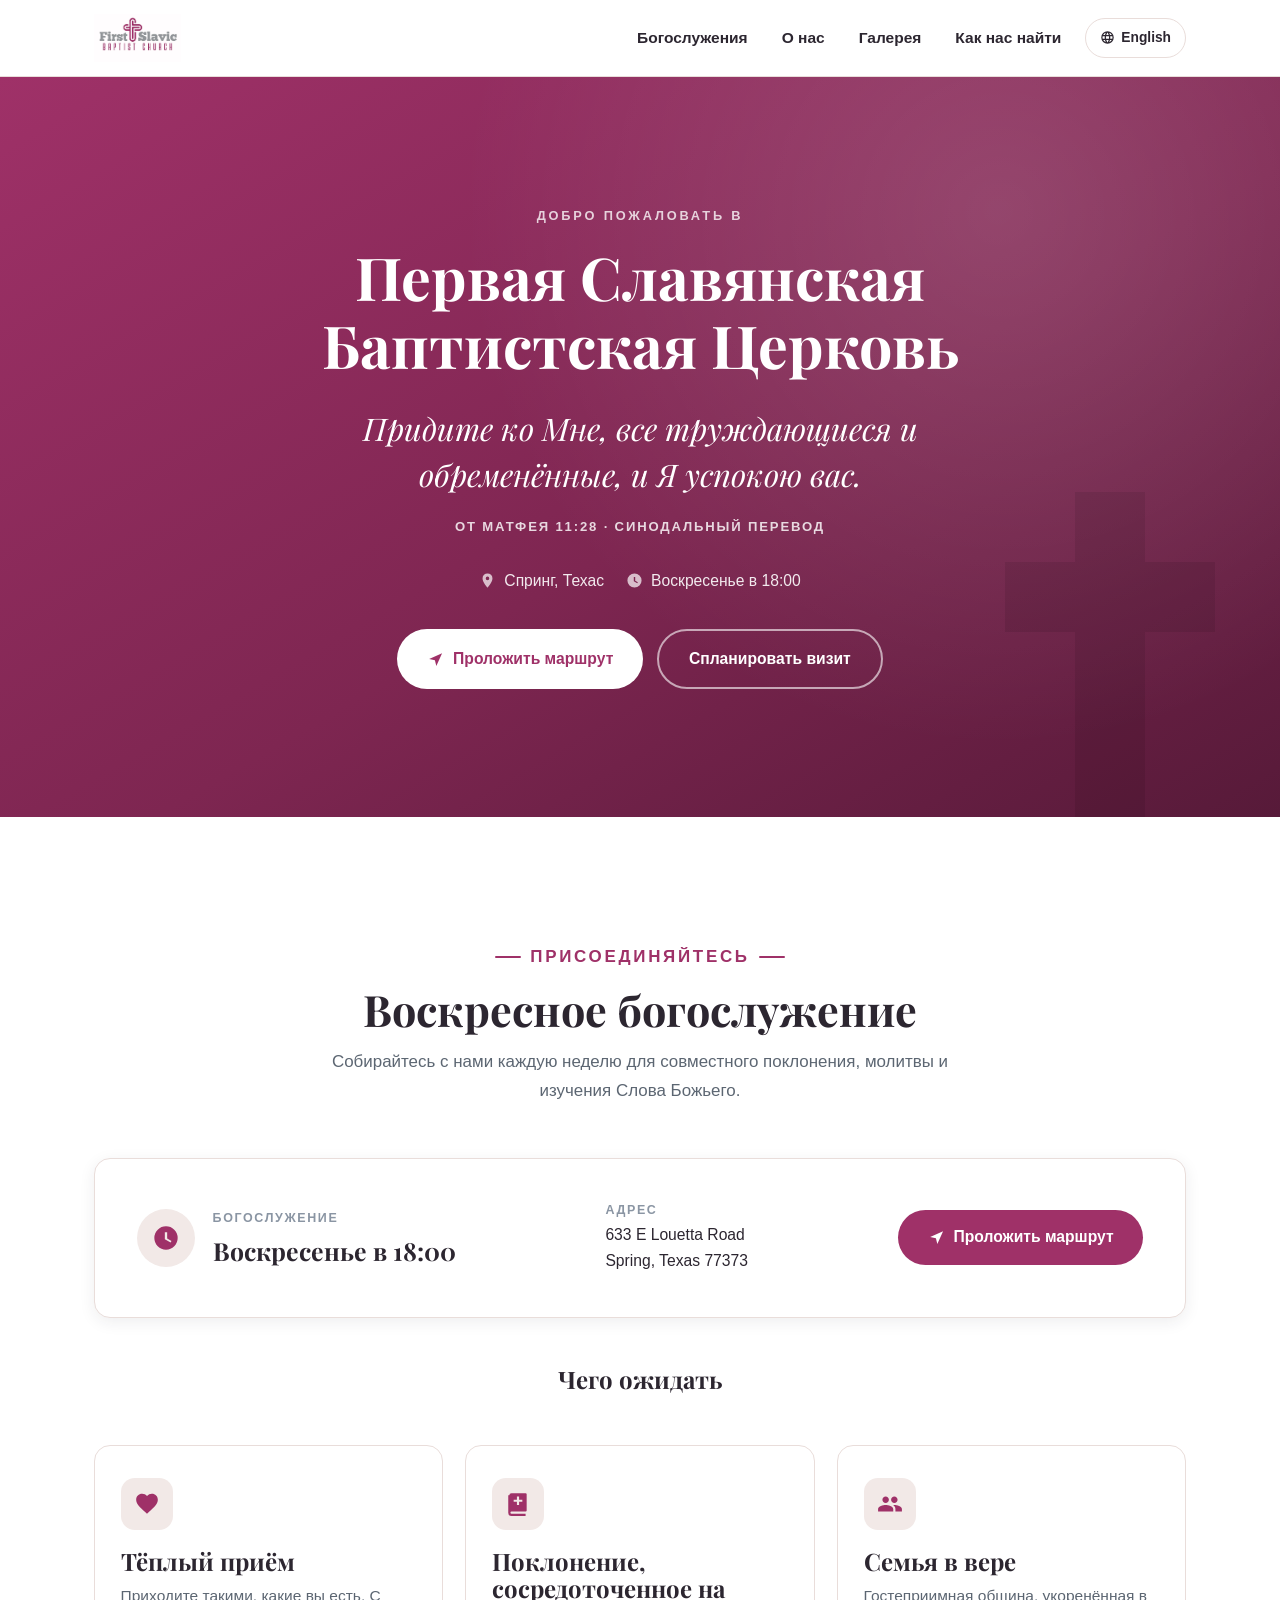
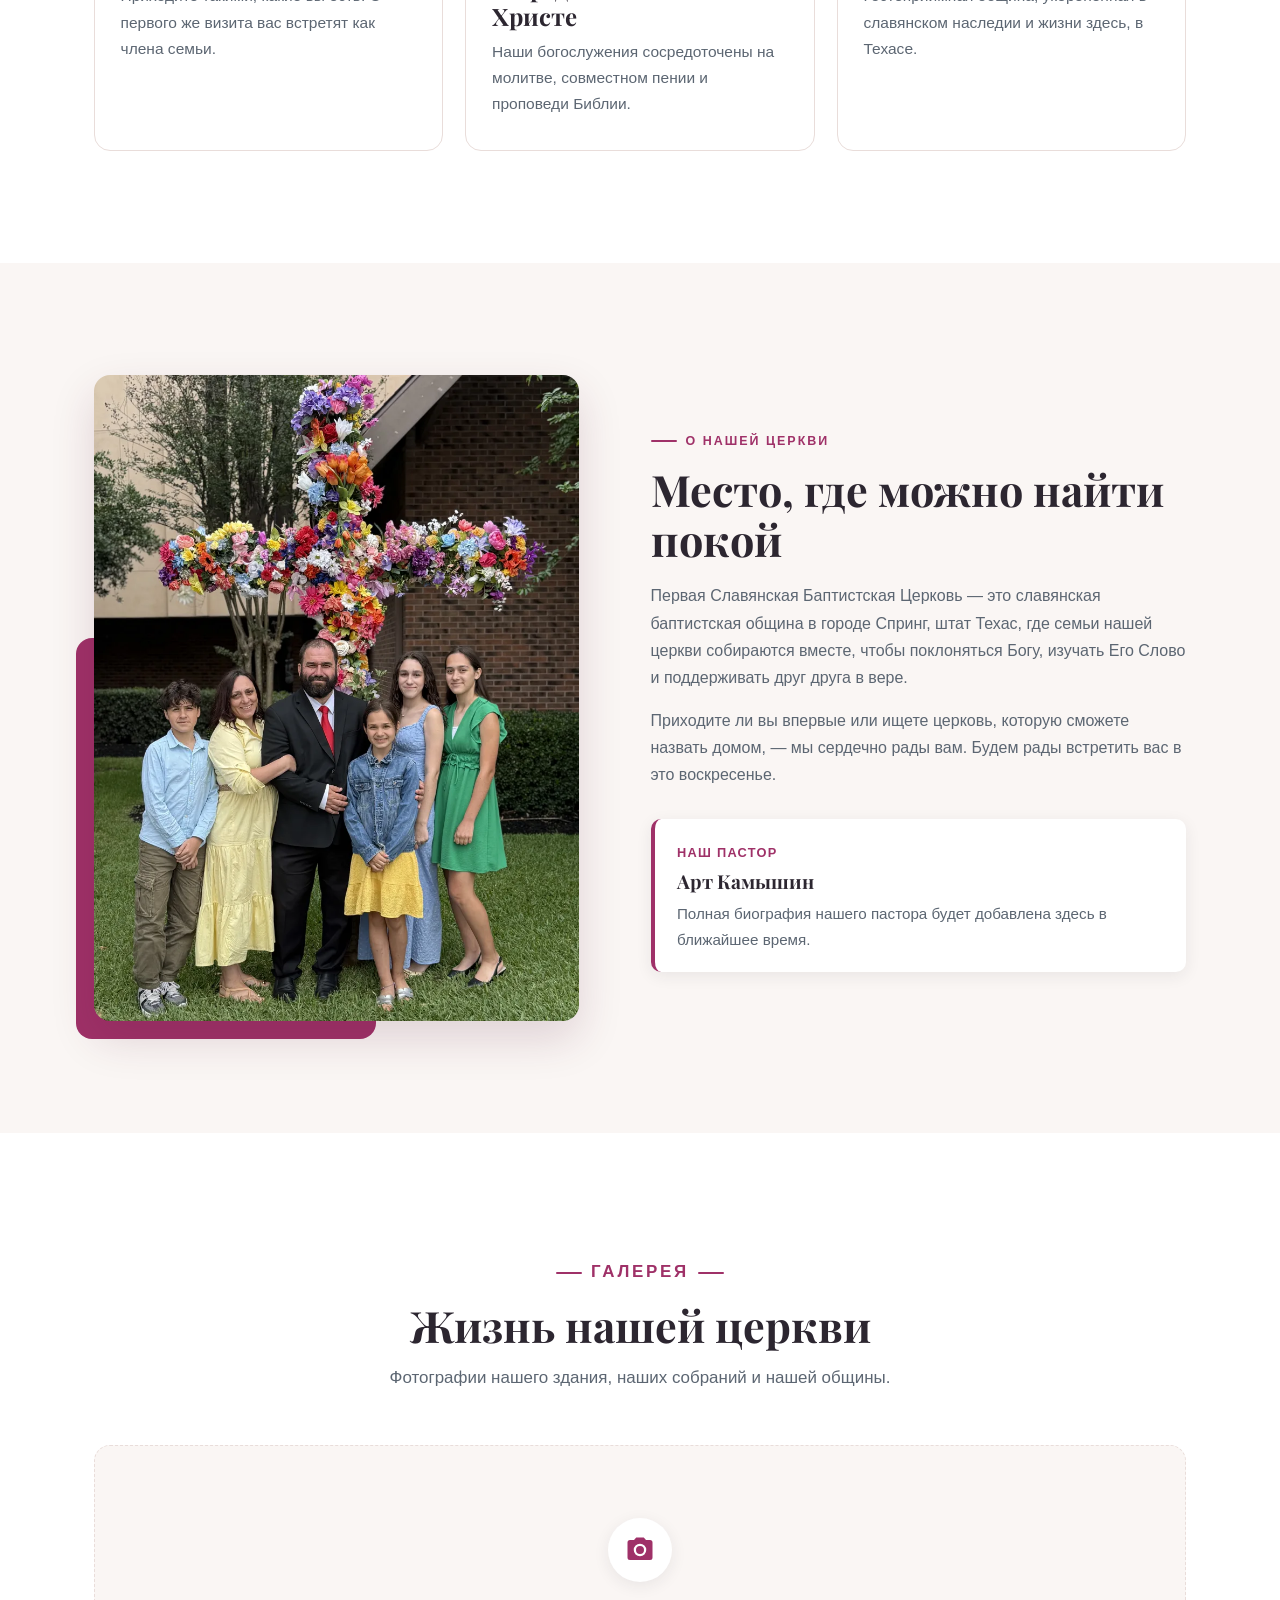
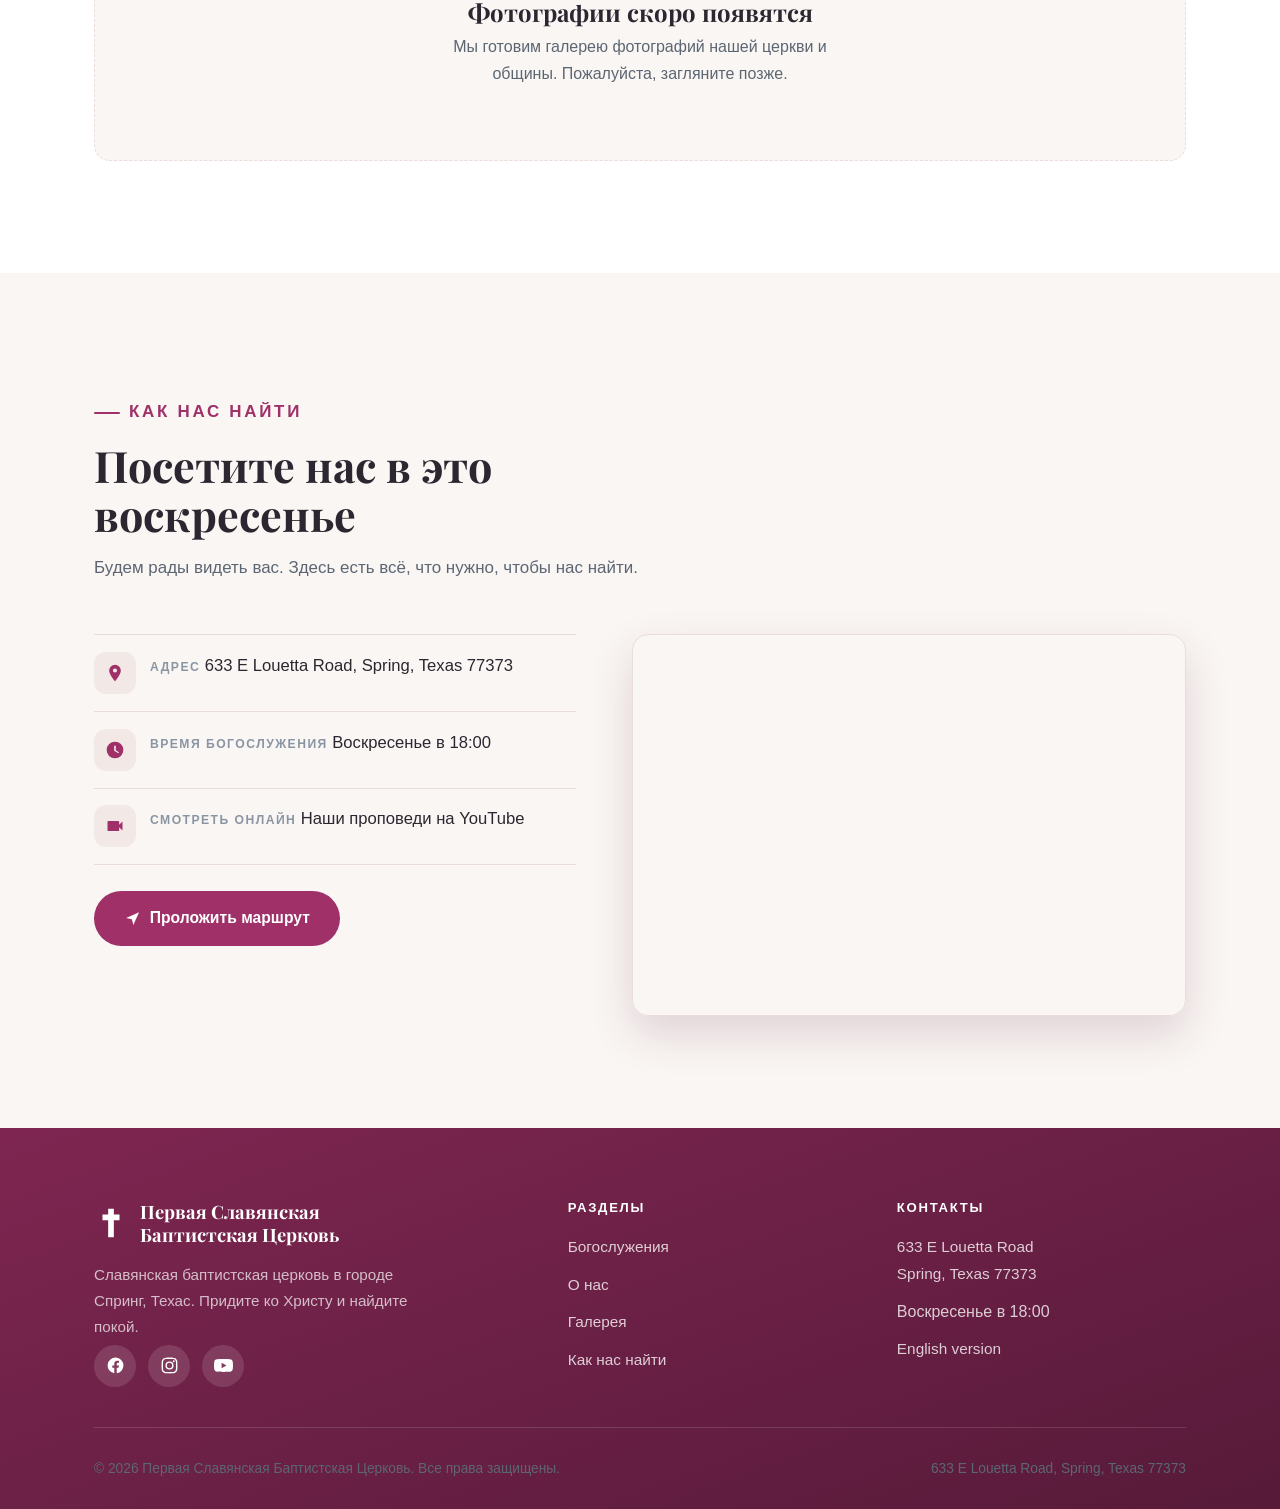
==== ru/index.html @ 9271891c "Initial commit: First Slavic Baptist Church bilingual website Static bilingual (English/Russian) sit" ====
<!DOCTYPE html>
<html lang="ru">
<head>
  <meta charset="UTF-8">
  <meta name="viewport" content="width=device-width, initial-scale=1">
  <title>Первая Славянская Баптистская Церковь | Спринг, Техас</title>
  <meta name="description" content="Первая Славянская Баптистская Церковь — славянская баптистская церковь в городе Спринг, штат Техас. Богослужения каждое воскресенье в 18:00 по адресу 633 E Louetta Road, Spring, TX 77373.">

  <link rel="canonical" href="https://firstslavicbaptist.org/ru/">
  <link rel="alternate" hreflang="en" href="https://firstslavicbaptist.org/en/">
  <link rel="alternate" hreflang="ru" href="https://firstslavicbaptist.org/ru/">
  <link rel="alternate" hreflang="x-default" href="https://firstslavicbaptist.org/">

  <meta property="og:type" content="website">
  <meta property="og:site_name" content="First Slavic Baptist Church">
  <meta property="og:locale" content="ru_RU">
  <meta property="og:locale:alternate" content="en_US">
  <meta property="og:title" content="Первая Славянская Баптистская Церковь | Спринг, Техас">
  <meta property="og:description" content="Славянская баптистская церковь в городе Спринг, Техас. Богослужения каждое воскресенье в 18:00.">
  <meta property="og:url" content="https://firstslavicbaptist.org/ru/">
  <meta property="og:image" content="https://firstslavicbaptist.org/assets/img/og-image.png">
  <meta name="twitter:card" content="summary_large_image">
  <meta name="twitter:title" content="Первая Славянская Баптистская Церковь | Спринг, Техас">
  <meta name="twitter:description" content="Славянская баптистская церковь в городе Спринг, Техас. Богослужения по воскресеньям в 18:00.">
  <meta name="twitter:image" content="https://firstslavicbaptist.org/assets/img/og-image.png">

  <link rel="icon" href="/assets/img/favicon.svg" type="image/svg+xml">
  <link rel="apple-touch-icon" href="/assets/img/apple-touch-icon.png">

  <link rel="preconnect" href="https://fonts.googleapis.com">
  <link rel="preconnect" href="https://fonts.gstatic.com" crossorigin>
  <link rel="stylesheet" href="https://fonts.googleapis.com/css2?family=Playfair+Display:ital,wght@0,600;0,700;1,500;1,600&display=swap">
  <link rel="stylesheet" href="/assets/css/styles.css">
</head>
<body>
  <a class="skip-link" href="#main">Перейти к содержанию</a>

  <header class="site-header">
    <div class="container header-inner">
      <a class="brand" href="/ru/" aria-label="Первая Славянская Баптистская Церковь — главная">
        <img src="/assets/img/logo.webp" width="820" height="453" alt="Первая Славянская Баптистская Церковь">
      </a>
      <nav class="main-nav" id="primary-nav" aria-label="Основная навигация">
        <ul>
          <li><a href="#services">Богослужения</a></li>
          <li><a href="#about">О нас</a></li>
          <li><a href="#gallery">Галерея</a></li>
          <li><a href="#visit">Как нас найти</a></li>
        </ul>
      </nav>
      <div class="header-actions">
        <a class="lang-switch" href="/en/" data-set-lang="en" hreflang="en" lang="en" aria-label="View this site in English">
          <svg viewBox="0 0 24 24" aria-hidden="true"><path d="M12 2a10 10 0 100 20 10 10 0 000-20zm6.93 6h-2.95a15.7 15.7 0 00-1.39-3.56A8.03 8.03 0 0118.93 8zM12 4.04c.83 1.2 1.48 2.53 1.91 3.96h-3.82c.43-1.43 1.08-2.76 1.91-3.96zM4.26 14a7.8 7.8 0 010-4h3.38a16.6 16.6 0 000 4H4.26zm.81 2h2.95c.32 1.25.79 2.45 1.39 3.56A7.99 7.99 0 015.07 16zm2.95-8H5.07a7.99 7.99 0 014.34-3.56A15.7 15.7 0 008.02 8zM12 19.96c-.83-1.2-1.48-2.53-1.91-3.96h3.82A13.7 13.7 0 0112 19.96zM14.34 14H9.66a14.8 14.8 0 010-4h4.68a14.8 14.8 0 010 4zm.25 5.56c.6-1.11 1.07-2.31 1.39-3.56h2.95a7.99 7.99 0 01-4.34 3.56zM16.36 14a16.6 16.6 0 000-4h3.38a7.8 7.8 0 010 4h-3.38z"/></svg>
          English
        </a>
        <button class="nav-toggle" type="button" aria-label="Открыть меню" aria-expanded="false" aria-controls="primary-nav">
          <span></span><span></span><span></span>
        </button>
      </div>
    </div>
  </header>

  <main id="main">
    <!-- ===================== HERO ===================== -->
    <section class="hero">
      <svg class="hero__cross" viewBox="0 0 24 24" aria-hidden="true"><path d="M14 2h-4v4H6v4h4v12h4V10h4V6h-4z"/></svg>
      <div class="container hero__inner">
        <p class="hero__eyebrow">Добро пожаловать в</p>
        <h1>Первая Славянская Баптистская Церковь</h1>
        <p class="hero__verse">Придите ко Мне, все труждающиеся и обременённые, и Я успокою вас.</p>
        <p class="hero__cite">От Матфея 11:28 &middot; Синодальный перевод</p>
        <div class="hero__meta">
          <span>
            <svg viewBox="0 0 24 24" aria-hidden="true"><path d="M12 2a7 7 0 00-7 7c0 5.25 7 13 7 13s7-7.75 7-13a7 7 0 00-7-7zm0 9.5a2.5 2.5 0 110-5 2.5 2.5 0 010 5z"/></svg>
            Спринг, Техас
          </span>
          <span>
            <svg viewBox="0 0 24 24" aria-hidden="true"><path d="M12 2a10 10 0 100 20 10 10 0 000-20zm1 10.4l3.7 2.2-.77 1.3L11 13V7h2v5.4z"/></svg>
            Воскресенье в 18:00
          </span>
        </div>
        <div class="hero__actions">
          <a class="btn btn-light js-directions"
             href="https://www.google.com/maps/dir/?api=1&destination=633+E+Louetta+Road%2C+Spring%2C+TX+77373"
             data-address="633 E Louetta Road, Spring, TX 77373"
             target="_blank" rel="noopener">
            <svg viewBox="0 0 24 24" aria-hidden="true"><path d="M3 11l18-8-8 18-2-8-8-2z"/></svg>
            Проложить маршрут
          </a>
          <a class="btn btn-outline-light" href="#visit">Спланировать визит</a>
        </div>
      </div>
    </section>

    <!-- ===================== SERVICES ===================== -->
    <section class="section" id="services">
      <div class="container">
        <div class="section-head center">
          <p class="eyebrow">Присоединяйтесь</p>
          <h2>Воскресное богослужение</h2>
          <p>Собирайтесь с нами каждую неделю для совместного поклонения, молитвы и изучения Слова Божьего.</p>
        </div>

        <div class="service-banner">
          <div class="when">
            <span class="icon" aria-hidden="true">
              <svg viewBox="0 0 24 24"><path d="M12 2a10 10 0 100 20 10 10 0 000-20zm1 10.4l3.7 2.2-.77 1.3L11 13V7h2v5.4z"/></svg>
            </span>
            <div>
              <span class="label">Богослужение</span>
              <div class="value">Воскресенье в 18:00</div>
            </div>
          </div>
          <div class="where">
            <span class="label">Адрес</span>
            633 E Louetta Road<br>Spring, Texas 77373
          </div>
          <a class="btn btn-primary js-directions"
             href="https://www.google.com/maps/dir/?api=1&destination=633+E+Louetta+Road%2C+Spring%2C+TX+77373"
             data-address="633 E Louetta Road, Spring, TX 77373"
             target="_blank" rel="noopener">
            <svg viewBox="0 0 24 24" aria-hidden="true"><path d="M3 11l18-8-8 18-2-8-8-2z"/></svg>
            Проложить маршрут
          </a>
        </div>

        <div class="section-head center" style="margin-top:1rem">
          <h3>Чего ожидать</h3>
        </div>
        <!-- PLACEHOLDER COPY — review and replace with church-approved wording -->
        <div class="feature-grid">
          <div class="feature-card">
            <span class="icon" aria-hidden="true">
              <svg viewBox="0 0 24 24"><path d="M12 21l-1.45-1.32C5.4 14.94 2 11.84 2 8.05 2 5.04 4.42 2.6 7.5 2.6c1.74 0 3.41.81 4.5 2.09a6.02 6.02 0 014.5-2.09C19.58 2.6 22 5.04 22 8.05c0 3.79-3.4 6.89-8.55 11.64L12 21z"/></svg>
            </span>
            <h3>Тёплый приём</h3>
            <p>Приходите такими, какие вы есть. С первого же визита вас встретят как члена семьи.</p>
          </div>
          <div class="feature-card">
            <span class="icon" aria-hidden="true">
              <svg viewBox="0 0 24 24"><path d="M4 4a2 2 0 012-2h13a1 1 0 011 1v15a1 1 0 01-1 1H6a1 1 0 000 2h13v2H6a3 3 0 01-3-3V4zm9 1h-2v3H8v2h3v3h2v-3h3V8h-3V5z"/></svg>
            </span>
            <h3>Поклонение, сосредоточенное на Христе</h3>
            <p>Наши богослужения сосредоточены на молитве, совместном пении и проповеди Библии.</p>
          </div>
          <div class="feature-card">
            <span class="icon" aria-hidden="true">
              <svg viewBox="0 0 24 24"><path d="M16 11c1.66 0 2.99-1.34 2.99-3S17.66 5 16 5s-3 1.34-3 3 1.34 3 3 3zm-8 0c1.66 0 2.99-1.34 2.99-3S9.66 5 8 5 5 6.34 5 8s1.34 3 3 3zm0 2c-2.33 0-7 1.17-7 3.5V19h14v-2.5c0-2.33-4.67-3.5-7-3.5zm8 0c-.29 0-.62.02-.97.05 1.16.84 1.97 1.97 1.97 3.45V19h6v-2.5c0-2.33-4.67-3.5-7-3.5z"/></svg>
            </span>
            <h3>Семья в вере</h3>
            <p>Гостеприимная община, укоренённая в славянском наследии и жизни здесь, в Техасе.</p>
          </div>
        </div>
      </div>
    </section>

    <!-- ===================== ABOUT ===================== -->
    <section class="section section--cream" id="about">
      <div class="container about-grid">
        <div class="about-photo">
          <img src="/assets/img/art-and-family.webp" width="900" height="1200"
               alt="Пастор Арт Камышин с семьёй у здания Первой Славянской Баптистской Церкви"
               loading="lazy">
        </div>
        <div class="about-text">
          <p class="eyebrow">О нашей церкви</p>
          <h2>Место, где можно найти покой</h2>
          <!-- PLACEHOLDER COPY — review and replace with church-approved wording -->
          <p>Первая Славянская Баптистская Церковь — это славянская баптистская община в городе Спринг, штат Техас, где семьи нашей церкви собираются вместе, чтобы поклоняться Богу, изучать Его Слово и поддерживать друг друга в вере.</p>
          <p>Приходите ли вы впервые или ищете церковь, которую сможете назвать домом, — мы сердечно рады вам. Будем рады встретить вас в это воскресенье.</p>
          <div class="pastor-card">
            <div>
              <span class="pastor-role">Наш пастор</span>
              <div class="pastor-name">Арт Камышин</div>
              <!-- PLACEHOLDER — full pastoral bio to be added -->
              <p>Полная биография нашего пастора будет добавлена здесь в ближайшее время.</p>
            </div>
          </div>
        </div>
      </div>
    </section>

    <!-- ===================== GALLERY ===================== -->
    <section class="section" id="gallery">
      <div class="container">
        <div class="section-head center">
          <p class="eyebrow">Галерея</p>
          <h2>Жизнь нашей церкви</h2>
          <p>Фотографии нашего здания, наших собраний и нашей общины.</p>
        </div>

        <!-- When photos are ready, replace this empty-state block with the grid below:
        <div class="gallery-grid">
          <figure class="gallery-item">
            <img src="/assets/img/gallery/photo-1.webp" data-full="/assets/img/gallery/photo-1-large.webp"
                 alt="Описание фотографии" loading="lazy">
          </figure>
          ... more .gallery-item figures ...
        </div>
        -->
        <div class="gallery-empty">
          <span class="icon" aria-hidden="true">
            <svg viewBox="0 0 24 24"><path d="M12 15.2a3.2 3.2 0 100-6.4 3.2 3.2 0 000 6.4zM9 2L7.2 4H4a2 2 0 00-2 2v12a2 2 0 002 2h16a2 2 0 002-2V6a2 2 0 00-2-2h-3.2L15 2H9zm3 15a5 5 0 110-10 5 5 0 010 10z"/></svg>
          </span>
          <h3>Фотографии скоро появятся</h3>
          <p>Мы готовим галерею фотографий нашей церкви и общины. Пожалуйста, загляните позже.</p>
        </div>
      </div>
    </section>

    <!-- ===================== VISIT / FIND US ===================== -->
    <section class="section section--cream" id="visit">
      <div class="container">
        <div class="section-head">
          <p class="eyebrow">Как нас найти</p>
          <h2>Посетите нас в это воскресенье</h2>
          <p>Будем рады видеть вас. Здесь есть всё, что нужно, чтобы нас найти.</p>
        </div>

        <div class="visit-grid">
          <div class="visit-info">
            <div class="info-row">
              <span class="icon" aria-hidden="true">
                <svg viewBox="0 0 24 24"><path d="M12 2a7 7 0 00-7 7c0 5.25 7 13 7 13s7-7.75 7-13a7 7 0 00-7-7zm0 9.5a2.5 2.5 0 110-5 2.5 2.5 0 010 5z"/></svg>
              </span>
              <div>
                <span class="label">Адрес</span>
                <a class="detail" href="https://www.google.com/maps/search/?api=1&query=633+E+Louetta+Road%2C+Spring%2C+TX+77373" target="_blank" rel="noopener">633 E Louetta Road, Spring, Texas 77373</a>
              </div>
            </div>
            <div class="info-row">
              <span class="icon" aria-hidden="true">
                <svg viewBox="0 0 24 24"><path d="M12 2a10 10 0 100 20 10 10 0 000-20zm1 10.4l3.7 2.2-.77 1.3L11 13V7h2v5.4z"/></svg>
              </span>
              <div>
                <span class="label">Время богослужения</span>
                <span class="detail">Воскресенье в 18:00</span>
              </div>
            </div>
            <div class="info-row">
              <span class="icon" aria-hidden="true">
                <svg viewBox="0 0 24 24"><path d="M17 10.5V7a1 1 0 00-1-1H4a1 1 0 00-1 1v10a1 1 0 001 1h12a1 1 0 001-1v-3.5l4 4v-11l-4 4z"/></svg>
              </span>
              <div>
                <span class="label">Смотреть онлайн</span>
                <a class="detail" href="https://www.youtube.com/@ArtKamyshin" target="_blank" rel="noopener">Наши проповеди на YouTube</a>
              </div>
            </div>
            <a class="btn btn-primary js-directions"
               href="https://www.google.com/maps/dir/?api=1&destination=633+E+Louetta+Road%2C+Spring%2C+TX+77373"
               data-address="633 E Louetta Road, Spring, TX 77373"
               target="_blank" rel="noopener">
              <svg viewBox="0 0 24 24" aria-hidden="true"><path d="M3 11l18-8-8 18-2-8-8-2z"/></svg>
              Проложить маршрут
            </a>
          </div>

          <div class="map-embed">
            <iframe
              title="Карта проезда к Первой Славянской Баптистской Церкви, 633 E Louetta Road, Спринг, Техас"
              src="https://www.google.com/maps?q=633+E+Louetta+Road,+Spring,+TX+77373&output=embed"
              loading="lazy" referrerpolicy="no-referrer-when-downgrade"></iframe>
          </div>
        </div>
      </div>
    </section>
  </main>

  <!-- ===================== FOOTER ===================== -->
  <footer class="site-footer">
    <div class="container">
      <div class="footer-grid">
        <div class="footer-brand">
          <div class="footer-logo">
            <svg viewBox="0 0 24 24" aria-hidden="true"><path d="M14 2h-4v4H6v4h4v12h4V10h4V6h-4z"/></svg>
            <span>Первая Славянская<br>Баптистская Церковь</span>
          </div>
          <p>Славянская баптистская церковь в городе Спринг, Техас. Придите ко Христу и найдите покой.</p>
          <div class="social-links">
            <a class="social-link" href="https://www.facebook.com/profile.php?id=61566875494496" target="_blank" rel="noopener" aria-label="Facebook">
              <svg viewBox="0 0 24 24" aria-hidden="true"><path d="M22 12a10 10 0 10-11.56 9.88v-6.99H7.9V12h2.54V9.8c0-2.5 1.49-3.89 3.78-3.89 1.09 0 2.24.2 2.24.2v2.46h-1.26c-1.24 0-1.63.77-1.63 1.56V12h2.78l-.44 2.89h-2.34v6.99A10 10 0 0022 12z"/></svg>
            </a>
            <a class="social-link" href="https://www.instagram.com/slavic_baptist_church_" target="_blank" rel="noopener" aria-label="Instagram">
              <svg viewBox="0 0 24 24" aria-hidden="true"><path d="M12 2c2.72 0 3.06.01 4.12.06 1.07.05 1.8.22 2.43.47.66.25 1.22.6 1.77 1.15.55.55.9 1.11 1.15 1.77.25.63.42 1.36.47 2.43.05 1.07.06 1.4.06 4.12s-.01 3.06-.06 4.12c-.05 1.07-.22 1.8-.47 2.43a4.9 4.9 0 01-1.15 1.77c-.55.55-1.11.9-1.77 1.15-.63.25-1.36.42-2.43.47-1.07.05-1.4.06-4.12.06s-3.06-.01-4.12-.06c-1.07-.05-1.8-.22-2.43-.47a4.9 4.9 0 01-1.77-1.15 4.9 4.9 0 01-1.15-1.77c-.25-.63-.42-1.36-.47-2.43C2.01 15.06 2 14.72 2 12s.01-3.06.06-4.12c.05-1.07.22-1.8.47-2.43A4.9 4.9 0 013.68 3.68 4.9 4.9 0 015.45 2.53c.63-.25 1.36-.42 2.43-.47C8.94 2.01 9.28 2 12 2zm0 1.8c-2.67 0-2.99.01-4.04.06-.98.04-1.5.21-1.86.35-.47.18-.8.4-1.15.75-.35.35-.57.68-.75 1.15-.14.36-.31.88-.35 1.86-.05 1.05-.06 1.37-.06 4.04s.01 2.99.06 4.04c.04.98.21 1.5.35 1.86.18.47.4.8.75 1.15.35.35.68.57 1.15.75.36.14.88.31 1.86.35 1.05.05 1.37.06 4.04.06s2.99-.01 4.04-.06c.98-.04 1.5-.21 1.86-.35.47-.18.8-.4 1.15-.75.35-.35.57-.68.75-1.15.14-.36.31-.88.35-1.86.05-1.05.06-1.37.06-4.04s-.01-2.99-.06-4.04c-.04-.98-.21-1.5-.35-1.86a3.1 3.1 0 00-.75-1.15 3.1 3.1 0 00-1.15-.75c-.36-.14-.88-.31-1.86-.35-1.05-.05-1.37-.06-4.04-.06zM12 6.87a5.13 5.13 0 110 10.26 5.13 5.13 0 010-10.26zm0 1.8a3.33 3.33 0 100 6.66 3.33 3.33 0 000-6.66zm5.34-3.2a1.2 1.2 0 110 2.4 1.2 1.2 0 010-2.4z"/></svg>
            </a>
            <a class="social-link" href="https://www.youtube.com/@ArtKamyshin" target="_blank" rel="noopener" aria-label="YouTube">
              <svg viewBox="0 0 24 24" aria-hidden="true"><path d="M23.5 6.5a3 3 0 00-2.1-2.1C19.5 3.9 12 3.9 12 3.9s-7.5 0-9.4.5A3 3 0 00.5 6.5C0 8.4 0 12 0 12s0 3.6.5 5.5a3 3 0 002.1 2.1c1.9.5 9.4.5 9.4.5s7.5 0 9.4-.5a3 3 0 002.1-2.1c.5-1.9.5-5.5.5-5.5s0-3.6-.5-5.5zM9.6 15.6V8.4l6.2 3.6-6.2 3.6z"/></svg>
            </a>
          </div>
        </div>

        <div class="footer-col">
          <h4>Разделы</h4>
          <ul>
            <li><a href="#services">Богослужения</a></li>
            <li><a href="#about">О нас</a></li>
            <li><a href="#gallery">Галерея</a></li>
            <li><a href="#visit">Как нас найти</a></li>
          </ul>
        </div>

        <div class="footer-col">
          <h4>Контакты</h4>
          <ul>
            <li><a href="https://www.google.com/maps/search/?api=1&query=633+E+Louetta+Road%2C+Spring%2C+TX+77373" target="_blank" rel="noopener">633 E Louetta Road<br>Spring, Texas 77373</a></li>
            <li>Воскресенье в 18:00</li>
            <li><a href="/en/" data-set-lang="en" hreflang="en" lang="en">English version</a></li>
          </ul>
        </div>
      </div>

      <div class="footer-bottom">
        <p>&copy; <span class="js-year">2026</span> Первая Славянская Баптистская Церковь. Все права защищены.</p>
        <p>633 E Louetta Road, Spring, Texas 77373</p>
      </div>
    </div>
  </footer>

  <!-- TODO: verify exact geo coordinates for the church address before launch -->
  <script type="application/ld+json">
  {
    "@context": "https://schema.org",
    "@type": "Church",
    "name": "First Slavic Baptist Church",
    "alternateName": "Первая Славянская Баптистская Церковь",
    "url": "https://firstslavicbaptist.org/ru/",
    "logo": "https://firstslavicbaptist.org/assets/img/logo.webp",
    "image": "https://firstslavicbaptist.org/assets/img/og-image.png",
    "description": "Славянская баптистская церковь в городе Спринг, штат Техас. Богослужения каждое воскресенье в 18:00.",
    "address": {
      "@type": "PostalAddress",
      "streetAddress": "633 E Louetta Road",
      "addressLocality": "Spring",
      "addressRegion": "TX",
      "postalCode": "77373",
      "addressCountry": "US"
    },
    "geo": {
      "@type": "GeoCoordinates",
      "latitude": 30.0466,
      "longitude": -95.4180
    },
    "openingHoursSpecification": {
      "@type": "OpeningHoursSpecification",
      "dayOfWeek": "Sunday",
      "opens": "18:00",
      "closes": "20:00"
    },
    "sameAs": [
      "https://www.youtube.com/@ArtKamyshin",
      "https://www.facebook.com/profile.php?id=61566875494496",
      "https://www.instagram.com/slavic_baptist_church_"
    ]
  }
  </script>

  <script src="/assets/js/main.js"></script>
</body>
</html>
---- assets/css/styles.css ----
/* =========================================================
   First Slavic Baptist Church — shared stylesheet
   Used by: index.html (language landing), en/, ru/
   ========================================================= */

/* ---------- Reset ---------- */
*, *::before, *::after { box-sizing: border-box; }
* { margin: 0; }
html { -webkit-text-size-adjust: 100%; scroll-behavior: smooth; }
body {
  font-family: var(--font-body);
  color: var(--ink);
  background: var(--white);
  line-height: 1.7;
  -webkit-font-smoothing: antialiased;
  text-rendering: optimizeLegibility;
}
img, picture, svg, iframe { display: block; max-width: 100%; }
img { height: auto; }
a { color: var(--raspberry); }
button { font: inherit; color: inherit; cursor: pointer; border: 0; background: none; }
ul { list-style: none; padding: 0; }

/* ---------- Design tokens ---------- */
:root {
  --raspberry: #9f3168;
  --raspberry-dark: #7e2651;
  --raspberry-deep: #571a39;
  --slate: #8a95a3;
  --slate-dark: #5c6672;
  --ink: #2c2630;
  --cream: #faf6f4;
  --cream-deep: #f2e9e7;
  --white: #ffffff;
  --line: #e9ddda;

  --font-display: "Playfair Display", Georgia, "Times New Roman", serif;
  --font-body: -apple-system, BlinkMacSystemFont, "Segoe UI", Roboto, Helvetica, Arial, sans-serif;

  --container: 1140px;
  --radius: 16px;
  --radius-sm: 10px;
  --shadow-sm: 0 4px 16px rgba(44, 38, 48, 0.08);
  --shadow-md: 0 18px 44px rgba(87, 26, 57, 0.16);
  --header-h: 76px;
}

/* ---------- Typography ---------- */
h1, h2, h3, h4 { font-family: var(--font-display); font-weight: 700; line-height: 1.15; color: var(--ink); }
h1 { font-size: clamp(2.3rem, 5.4vw, 3.7rem); }
h2 { font-size: clamp(1.9rem, 4vw, 2.7rem); }
h3 { font-size: clamp(1.25rem, 2.2vw, 1.5rem); }
p { color: var(--slate-dark); }
strong { color: var(--ink); }

/* ---------- Layout helpers ---------- */
.container { width: 100%; max-width: var(--container); margin-inline: auto; padding-inline: 24px; }
.section { padding-block: clamp(4rem, 9vw, 7rem); }
.section--cream { background: var(--cream); }
.section--cream-deep { background: var(--cream-deep); }
section[id] { scroll-margin-top: calc(var(--header-h) + 18px); }

.section-head { max-width: 640px; margin-bottom: clamp(2rem, 5vw, 3.25rem); }
.section-head.center { margin-inline: auto; text-align: center; }

.eyebrow {
  display: inline-flex; align-items: center; gap: 9px;
  font-size: 0.78rem; font-weight: 700; letter-spacing: 0.16em;
  text-transform: uppercase; color: var(--raspberry); margin-bottom: 0.85rem;
}
.eyebrow::before {
  content: ""; width: 26px; height: 2px; background: var(--raspberry); border-radius: 2px;
}
.section-head.center .eyebrow::after {
  content: ""; width: 26px; height: 2px; background: var(--raspberry); border-radius: 2px;
}
.section-head p { margin-top: 0.85rem; font-size: 1.06rem; }

/* ---------- Buttons ---------- */
.btn {
  display: inline-flex; align-items: center; justify-content: center; gap: 0.55em;
  padding: 0.92em 1.9em; border-radius: 999px;
  font-weight: 600; font-size: 0.98rem; text-decoration: none;
  transition: transform 0.18s ease, box-shadow 0.18s ease, background-color 0.18s ease, color 0.18s ease;
  white-space: nowrap;
}
.btn svg { width: 1.1em; height: 1.1em; fill: currentColor; }
.btn-primary { background: var(--raspberry); color: var(--white); }
.btn-primary:hover { background: var(--raspberry-dark); transform: translateY(-2px); box-shadow: var(--shadow-md); }
.btn-light { background: var(--white); color: var(--raspberry); }
.btn-light:hover { transform: translateY(-2px); box-shadow: 0 18px 40px rgba(0, 0, 0, 0.25); }
.btn-outline-light { border: 2px solid rgba(255, 255, 255, 0.6); color: var(--white); }
.btn-outline-light:hover { background: rgba(255, 255, 255, 0.12); border-color: var(--white); }
.btn-outline { border: 2px solid var(--raspberry); color: var(--raspberry); }
.btn-outline:hover { background: var(--raspberry); color: var(--white); transform: translateY(-2px); }

/* ---------- Header ---------- */
.site-header {
  position: sticky; top: 0; z-index: 60;
  background: var(--white); border-bottom: 1px solid var(--line);
  transition: box-shadow 0.25s ease;
}
.site-header.scrolled { box-shadow: var(--shadow-sm); }
.header-inner { display: flex; align-items: center; gap: 22px; height: var(--header-h); }
.brand { display: flex; align-items: center; flex-shrink: 0; }
.brand img { height: 48px; width: auto; }
.main-nav { margin-left: auto; }
.main-nav ul { display: flex; gap: 30px; align-items: center; }
.main-nav a {
  font-weight: 600; font-size: 0.97rem; color: var(--ink);
  text-decoration: none; padding: 6px 2px; position: relative;
}
.main-nav a::after {
  content: ""; position: absolute; left: 0; right: 0; bottom: 0; height: 2px;
  background: var(--raspberry); transform: scaleX(0); transform-origin: left;
  transition: transform 0.2s ease;
}
.main-nav a:hover { color: var(--raspberry); }
.main-nav a:hover::after { transform: scaleX(1); }

.header-actions { display: flex; align-items: center; gap: 12px; }
.lang-switch {
  display: inline-flex; align-items: center; gap: 6px;
  padding: 7px 14px; border: 1.5px solid var(--line); border-radius: 999px;
  font-weight: 600; font-size: 0.86rem; color: var(--ink); text-decoration: none;
  transition: border-color 0.18s ease, color 0.18s ease;
}
.lang-switch:hover { border-color: var(--raspberry); color: var(--raspberry); }
.lang-switch svg { width: 15px; height: 15px; fill: currentColor; }

.nav-toggle {
  display: none; width: 44px; height: 44px; flex-direction: column;
  justify-content: center; align-items: center; gap: 5px; margin-left: auto;
}
.nav-toggle span {
  width: 24px; height: 2px; background: var(--ink); border-radius: 2px;
  transition: transform 0.25s ease, opacity 0.2s ease;
}
.nav-open .nav-toggle span:nth-child(1) { transform: translateY(7px) rotate(45deg); }
.nav-open .nav-toggle span:nth-child(2) { opacity: 0; }
.nav-open .nav-toggle span:nth-child(3) { transform: translateY(-7px) rotate(-45deg); }

/* ---------- Hero ---------- */
.hero {
  position: relative; overflow: hidden; color: var(--white);
  background:
    radial-gradient(circle at 78% 18%, rgba(255, 255, 255, 0.14), transparent 46%),
    linear-gradient(150deg, var(--raspberry) 0%, var(--raspberry-dark) 56%, var(--raspberry-deep) 100%);
}
.hero__cross {
  position: absolute; right: -40px; bottom: -60px;
  width: clamp(220px, 34vw, 420px); opacity: 0.08; color: var(--white);
  pointer-events: none;
}
.hero__inner {
  position: relative; z-index: 1;
  max-width: 800px; margin-inline: auto; text-align: center;
  padding-block: clamp(4.5rem, 11vw, 8rem);
}
.hero__eyebrow {
  font-size: 0.8rem; font-weight: 700; letter-spacing: 0.22em;
  text-transform: uppercase; color: rgba(255, 255, 255, 0.78); margin-bottom: 1rem;
}
.hero h1 { color: var(--white); margin-bottom: 1.6rem; }
.hero__verse {
  font-family: var(--font-display); font-style: italic;
  font-size: clamp(1.3rem, 2.9vw, 1.95rem); line-height: 1.5;
  color: #fff; max-width: 620px; margin: 0 auto 0.9rem;
}
.hero__cite {
  display: inline-block; font-size: 0.82rem; font-weight: 700;
  letter-spacing: 0.14em; text-transform: uppercase;
  color: rgba(255, 255, 255, 0.82); margin-bottom: 1.8rem;
}
.hero__meta {
  display: flex; flex-wrap: wrap; justify-content: center; gap: 8px 22px;
  font-size: 0.98rem; color: rgba(255, 255, 255, 0.9); margin-bottom: 2.2rem;
}
.hero__meta span { display: inline-flex; align-items: center; gap: 8px; }
.hero__meta svg { width: 17px; height: 17px; fill: rgba(255, 255, 255, 0.7); }
.hero__actions { display: flex; flex-wrap: wrap; justify-content: center; gap: 14px; }

/* ---------- About ---------- */
.about-grid {
  display: grid; grid-template-columns: 0.95fr 1.05fr;
  gap: clamp(2rem, 6vw, 4.5rem); align-items: center;
}
.about-photo { position: relative; }
.about-photo::before {
  content: ""; position: absolute; left: -18px; bottom: -18px;
  width: 62%; height: 62%; background: var(--raspberry);
  border-radius: var(--radius); z-index: 0;
}
.about-photo img {
  position: relative; z-index: 1; width: 100%;
  border-radius: var(--radius); box-shadow: var(--shadow-md);
}
.about-text h2 { margin-bottom: 1.1rem; }
.about-text p + p { margin-top: 1rem; }

.pastor-card {
  display: flex; align-items: center; gap: 16px;
  margin-top: 1.9rem; padding: 1.2rem 1.4rem;
  background: var(--white); border-radius: var(--radius-sm);
  border-left: 4px solid var(--raspberry); box-shadow: var(--shadow-sm);
}
.pastor-card .pastor-name { font-family: var(--font-display); font-size: 1.2rem; font-weight: 700; }
.pastor-card .pastor-role {
  font-size: 0.8rem; font-weight: 700; letter-spacing: 0.1em;
  text-transform: uppercase; color: var(--raspberry);
}
.pastor-card p { font-size: 0.95rem; margin-top: 0.2rem; }

/* ---------- Services ---------- */
.service-banner {
  display: flex; flex-wrap: wrap; align-items: center; justify-content: space-between;
  gap: 1.5rem 2rem; padding: clamp(1.6rem, 4vw, 2.6rem);
  background: var(--white); border: 1px solid var(--line);
  border-radius: var(--radius); box-shadow: var(--shadow-sm);
  margin-bottom: clamp(2rem, 5vw, 3rem);
}
.service-banner .when { display: flex; align-items: center; gap: 18px; }
.service-banner .when .icon {
  flex-shrink: 0; width: 58px; height: 58px; display: grid; place-items: center;
  background: var(--cream-deep); color: var(--raspberry); border-radius: 50%;
}
.service-banner .when .icon svg { width: 28px; height: 28px; fill: currentColor; }
.service-banner .when .label {
  font-size: 0.78rem; font-weight: 700; letter-spacing: 0.13em;
  text-transform: uppercase; color: var(--slate);
}
.service-banner .when .value { font-family: var(--font-display); font-size: 1.55rem; font-weight: 700; }
.service-banner .where { font-size: 0.98rem; }
.service-banner .where .label {
  font-size: 0.78rem; font-weight: 700; letter-spacing: 0.13em;
  text-transform: uppercase; color: var(--slate); display: block;
}

.feature-grid {
  display: grid; grid-template-columns: repeat(3, 1fr); gap: 1.4rem;
}
.feature-card {
  padding: 2rem 1.6rem; background: var(--white);
  border: 1px solid var(--line); border-radius: var(--radius);
  transition: transform 0.2s ease, box-shadow 0.2s ease;
}
.feature-card:hover { transform: translateY(-4px); box-shadow: var(--shadow-md); }
.feature-card .icon {
  width: 52px; height: 52px; display: grid; place-items: center;
  background: var(--cream-deep); color: var(--raspberry);
  border-radius: 14px; margin-bottom: 1.1rem;
}
.feature-card .icon svg { width: 26px; height: 26px; fill: currentColor; }
.feature-card h3 { margin-bottom: 0.5rem; }
.feature-card p { font-size: 0.97rem; }

/* ---------- Gallery ---------- */
.gallery-grid {
  display: grid; grid-template-columns: repeat(auto-fill, minmax(220px, 1fr));
  gap: 14px;
}
.gallery-item {
  position: relative; overflow: hidden; border-radius: var(--radius-sm);
  aspect-ratio: 4 / 3; background: var(--cream-deep); cursor: pointer;
}
.gallery-item img {
  width: 100%; height: 100%; object-fit: cover;
  transition: transform 0.4s ease;
}
.gallery-item:hover img { transform: scale(1.06); }

.gallery-empty {
  text-align: center; padding: clamp(2.5rem, 7vw, 4.5rem) 1.5rem;
  background: var(--cream); border: 1.5px dashed var(--line);
  border-radius: var(--radius);
}
.gallery-empty .icon {
  width: 64px; height: 64px; margin: 0 auto 1.1rem; display: grid; place-items: center;
  background: var(--white); color: var(--raspberry); border-radius: 50%;
  box-shadow: var(--shadow-sm);
}
.gallery-empty .icon svg { width: 30px; height: 30px; fill: currentColor; }
.gallery-empty h3 { margin-bottom: 0.4rem; }
.gallery-empty p { max-width: 420px; margin-inline: auto; }

/* ---------- Lightbox ---------- */
.lightbox {
  position: fixed; inset: 0; z-index: 100;
  display: none; place-items: center; padding: 28px;
  background: rgba(28, 18, 26, 0.92);
}
.lightbox.open { display: grid; }
.lightbox img { max-width: 92vw; max-height: 86vh; border-radius: 8px; }
.lightbox-close {
  position: absolute; top: 20px; right: 24px;
  width: 46px; height: 46px; border-radius: 50%;
  background: rgba(255, 255, 255, 0.14); color: #fff;
  font-size: 1.6rem; line-height: 1;
}
.lightbox-close:hover { background: rgba(255, 255, 255, 0.26); }

/* ---------- Find Us ---------- */
.visit-grid {
  display: grid; grid-template-columns: 1fr 1.15fr;
  gap: clamp(1.8rem, 5vw, 3.5rem); align-items: start;
}
.visit-info h2 { margin-bottom: 1.1rem; }
.info-row { display: flex; gap: 14px; padding-block: 1.05rem; border-bottom: 1px solid var(--line); }
.info-row:first-of-type { border-top: 1px solid var(--line); }
.info-row .icon {
  flex-shrink: 0; width: 42px; height: 42px; display: grid; place-items: center;
  background: var(--cream-deep); color: var(--raspberry); border-radius: 12px;
}
.info-row .icon svg { width: 20px; height: 20px; fill: currentColor; }
.info-row .label {
  font-size: 0.76rem; font-weight: 700; letter-spacing: 0.12em;
  text-transform: uppercase; color: var(--slate);
}
.info-row .detail { font-size: 1.04rem; color: var(--ink); font-weight: 500; }
.info-row a.detail { text-decoration: none; }
.info-row a.detail:hover { color: var(--raspberry); }
.visit-info .btn { margin-top: 1.6rem; }

.map-embed {
  border-radius: var(--radius); overflow: hidden;
  box-shadow: var(--shadow-md); border: 1px solid var(--line);
}
.map-embed iframe { width: 100%; height: 100%; min-height: 380px; border: 0; }

/* ---------- Footer ---------- */
.site-footer {
  background:
    linear-gradient(160deg, var(--raspberry-dark) 0%, var(--raspberry-deep) 100%);
  color: rgba(255, 255, 255, 0.78);
  padding-block: clamp(3rem, 6vw, 4.5rem) 1.8rem;
}
.footer-grid {
  display: grid; grid-template-columns: 1.5fr 1fr 1fr; gap: 2.5rem;
  padding-bottom: 2.5rem; border-bottom: 1px solid rgba(255, 255, 255, 0.14);
}
.footer-brand .footer-logo {
  display: flex; align-items: center; gap: 12px; margin-bottom: 1rem;
}
.footer-brand .footer-logo svg { width: 34px; height: 34px; fill: #fff; }
.footer-brand .footer-logo span {
  font-family: var(--font-display); font-size: 1.15rem; font-weight: 700;
  color: #fff; line-height: 1.25;
}
.footer-brand p { color: rgba(255, 255, 255, 0.7); font-size: 0.95rem; max-width: 320px; }
.footer-col h4 {
  color: #fff; font-family: var(--font-body); font-size: 0.82rem;
  font-weight: 700; letter-spacing: 0.13em; text-transform: uppercase;
  margin-bottom: 1.1rem;
}
.footer-col ul { display: flex; flex-direction: column; gap: 0.65rem; }
.footer-col a {
  color: rgba(255, 255, 255, 0.78); text-decoration: none; font-size: 0.96rem;
  transition: color 0.16s ease;
}
.footer-col a:hover { color: #fff; }

.social-links { display: flex; gap: 12px; margin-top: 0.3rem; }
.social-link {
  width: 42px; height: 42px; display: grid; place-items: center;
  border-radius: 50%; background: rgba(255, 255, 255, 0.12); color: #fff;
  transition: background-color 0.18s ease, transform 0.18s ease;
}
.social-link:hover { background: var(--white); color: var(--raspberry); transform: translateY(-2px); }
.social-link svg { width: 19px; height: 19px; fill: currentColor; }

.footer-bottom {
  display: flex; flex-wrap: wrap; gap: 0.6rem 1.4rem; justify-content: space-between;
  padding-top: 1.8rem; font-size: 0.86rem; color: rgba(255, 255, 255, 0.6);
}
.footer-bottom a { color: rgba(255, 255, 255, 0.75); text-decoration: none; }
.footer-bottom a:hover { color: #fff; }

/* ---------- Skip link & a11y ---------- */
.skip-link {
  position: absolute; left: 12px; top: -60px; z-index: 200;
  background: var(--raspberry); color: #fff; padding: 10px 18px;
  border-radius: 8px; text-decoration: none; font-weight: 600;
  transition: top 0.2s ease;
}
.skip-link:focus { top: 12px; }
:focus-visible { outline: 3px solid var(--raspberry); outline-offset: 2px; border-radius: 4px; }
.hero :focus-visible, .site-footer :focus-visible { outline-color: #fff; }

/* =========================================================
   Language landing page (root index.html)
   ========================================================= */
.page-landing { min-height: 100vh; min-height: 100svh; display: flex; flex-direction: column; }
.landing {
  flex: 1; display: grid; place-items: center;
  padding: 48px 24px; text-align: center;
  background:
    radial-gradient(circle at 15% 12%, rgba(159, 49, 104, 0.10), transparent 42%),
    radial-gradient(circle at 88% 88%, rgba(159, 49, 104, 0.12), transparent 44%),
    var(--cream);
}
.landing__inner { max-width: 540px; }
.landing__logo {
  width: min(400px, 84vw); margin: 0 auto 1.6rem;
  background: #fff; padding: 26px 34px; border-radius: 20px;
  box-shadow: 0 14px 38px rgba(87, 26, 57, 0.12);
}
.landing__divider {
  width: 54px; height: 3px; background: var(--raspberry);
  border-radius: 3px; margin: 0 auto 1.5rem;
}
.landing__verse {
  font-family: var(--font-display); font-style: italic;
  font-size: clamp(1.05rem, 2.6vw, 1.3rem); color: var(--ink);
  margin-bottom: 0.4rem;
}
.landing__cite {
  font-size: 0.78rem; font-weight: 700; letter-spacing: 0.13em;
  text-transform: uppercase; color: var(--raspberry); margin-bottom: 2.2rem;
}
.landing__prompt {
  font-size: 0.8rem; font-weight: 700; letter-spacing: 0.15em;
  text-transform: uppercase; color: var(--slate); margin-bottom: 1.1rem;
}
.landing__choices { display: flex; flex-wrap: wrap; justify-content: center; gap: 14px; }
.lang-btn {
  display: inline-flex; align-items: center; gap: 10px;
  min-width: 200px; justify-content: center;
  padding: 1.05em 2em; border-radius: 999px;
  background: var(--raspberry); color: #fff;
  font-weight: 600; font-size: 1.05rem; text-decoration: none;
  transition: transform 0.18s ease, box-shadow 0.18s ease, background-color 0.18s ease;
}
.lang-btn:hover { background: var(--raspberry-dark); transform: translateY(-3px); box-shadow: var(--shadow-md); }
.lang-btn svg { width: 20px; height: 20px; fill: currentColor; }
.landing__address {
  margin-top: 2.4rem; font-size: 0.9rem; color: var(--slate-dark);
}
.landing__address strong { color: var(--ink); }

/* ---------- Responsive ---------- */
@media (max-width: 880px) {
  :root { --header-h: 66px; }
  .nav-toggle { display: flex; }
  .main-nav {
    position: fixed; inset: var(--header-h) 0 auto 0;
    background: var(--white); border-bottom: 1px solid var(--line);
    box-shadow: var(--shadow-md);
    transform: translateY(-12px); opacity: 0; pointer-events: none;
    transition: transform 0.22s ease, opacity 0.22s ease;
  }
  .nav-open .main-nav { transform: translateY(0); opacity: 1; pointer-events: auto; }
  .main-nav ul { flex-direction: column; gap: 0; padding: 10px 24px 18px; }
  .main-nav li { width: 100%; }
  .main-nav a { display: block; padding: 13px 0; border-bottom: 1px solid var(--line); }
  .main-nav a::after { display: none; }
  .main-nav li:last-child a { border-bottom: 0; }
  .header-actions { margin-left: auto; }
  .brand img { height: 40px; }

  .about-grid { grid-template-columns: 1fr; }
  .about-photo { max-width: 460px; margin-inline: auto; }
  .feature-grid { grid-template-columns: 1fr; }
  .visit-grid { grid-template-columns: 1fr; }
  .footer-grid { grid-template-columns: 1fr 1fr; gap: 2rem; }
  .footer-brand { grid-column: 1 / -1; }
}

@media (max-width: 540px) {
  .container { padding-inline: 18px; }
  .footer-grid { grid-template-columns: 1fr; }
  .service-banner { flex-direction: column; align-items: flex-start; }
  .hero__actions .btn, .landing__choices .lang-btn { width: 100%; }
}

/* ---------- Motion preferences ---------- */
@media (prefers-reduced-motion: reduce) {
  html { scroll-behavior: auto; }
  *, *::before, *::after {
    animation-duration: 0.01ms !important; transition-duration: 0.01ms !important;
  }
}
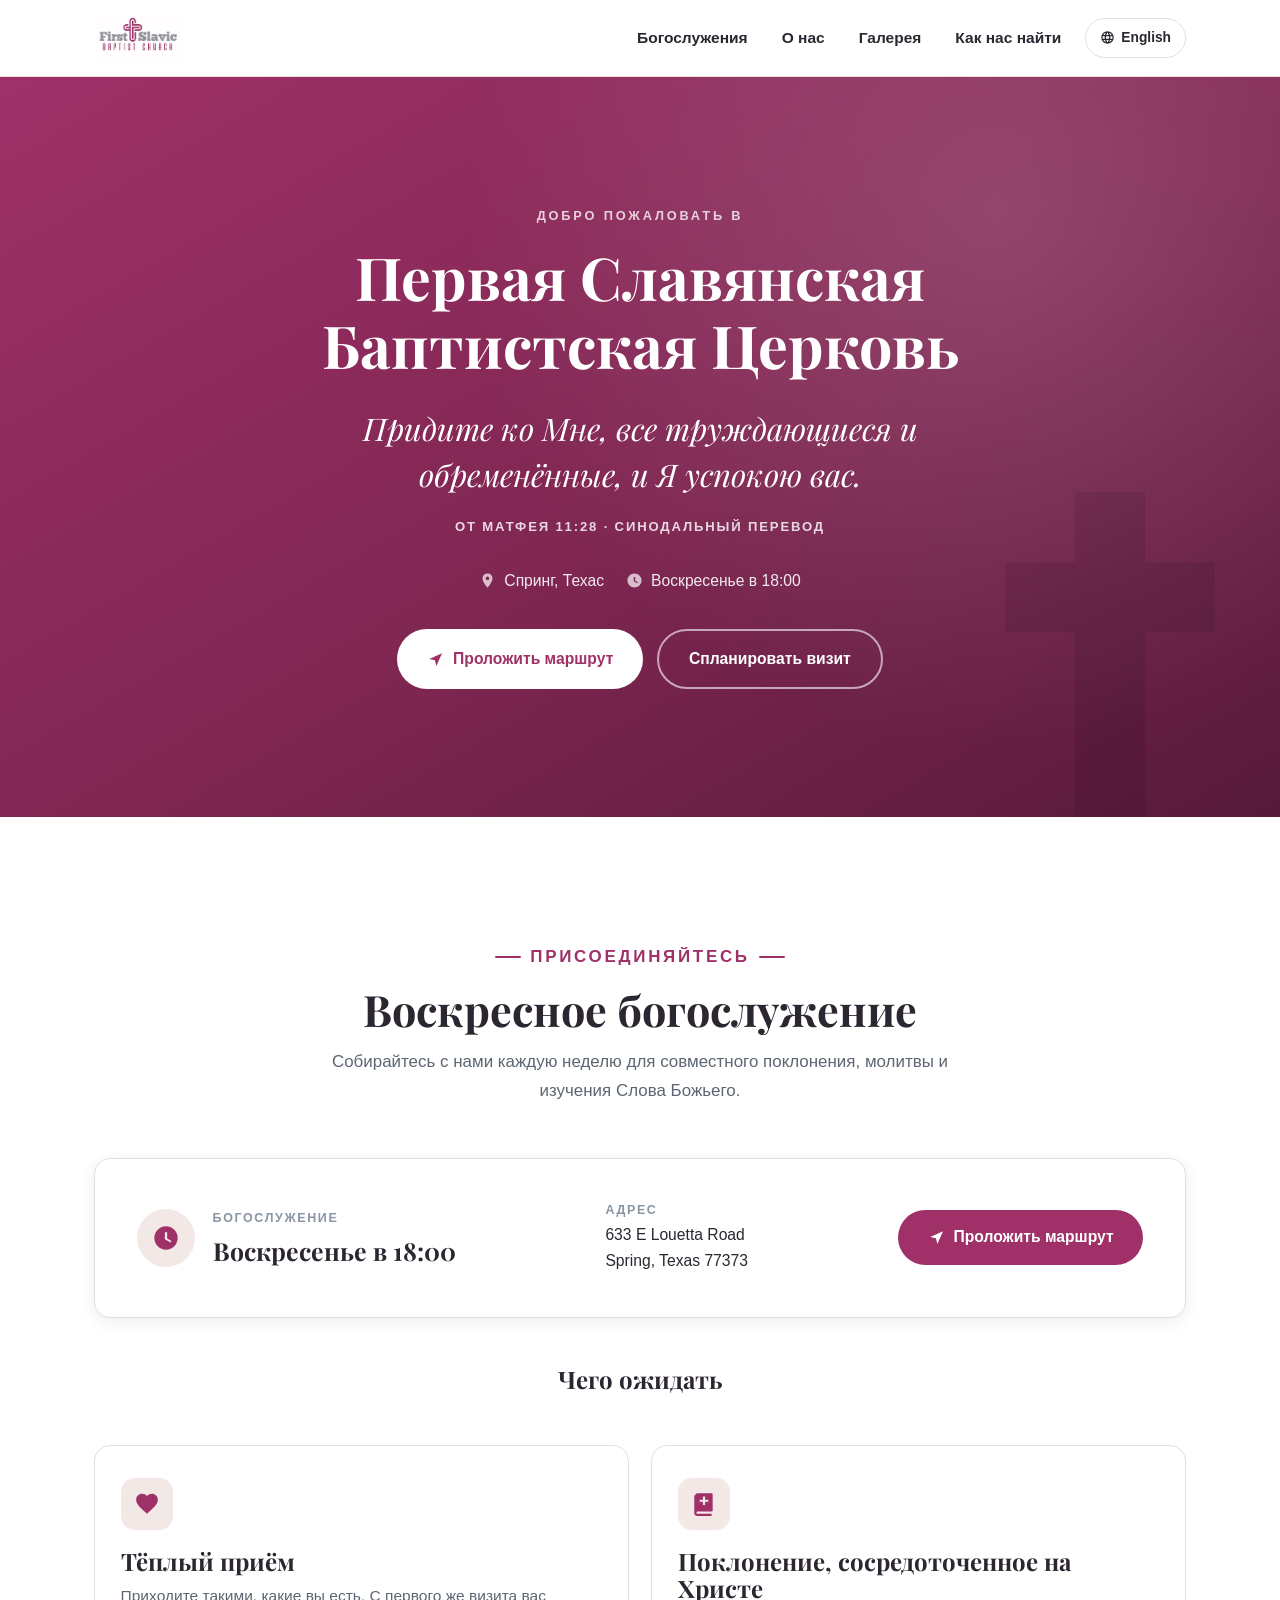
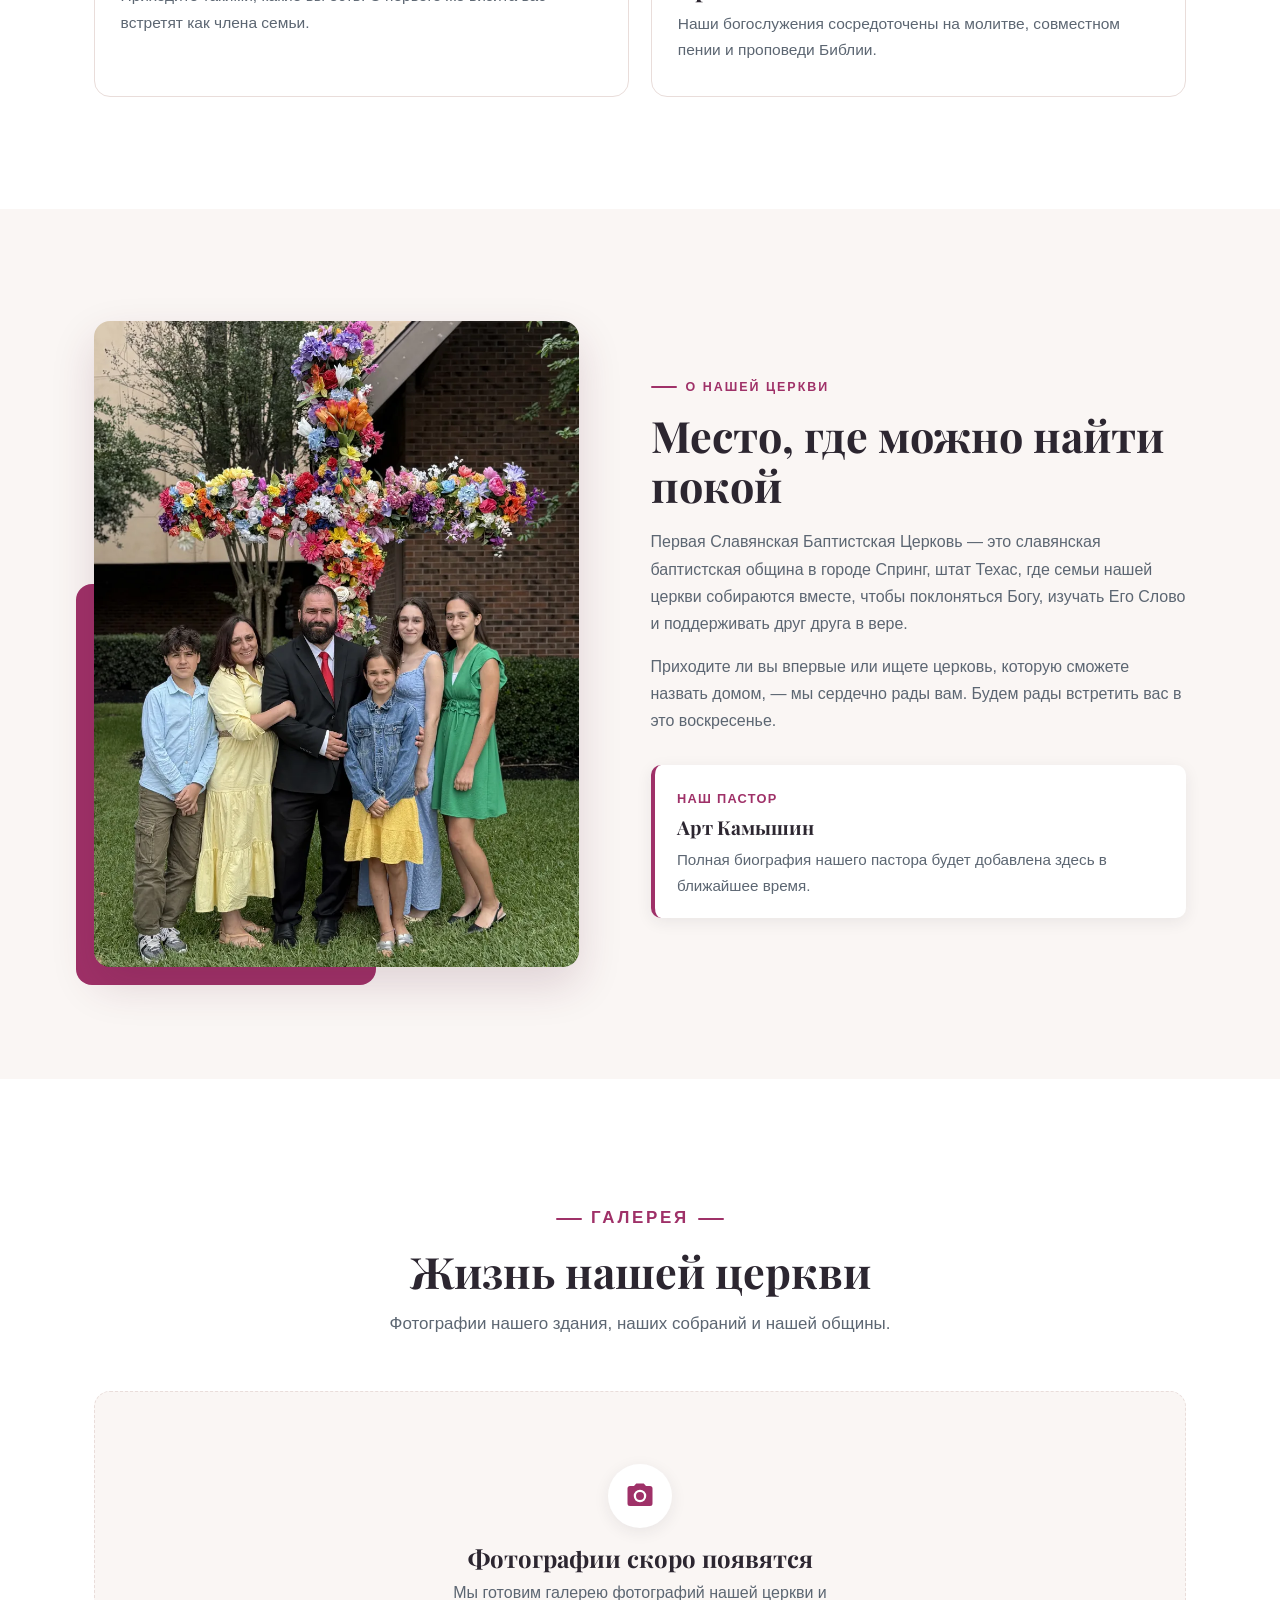
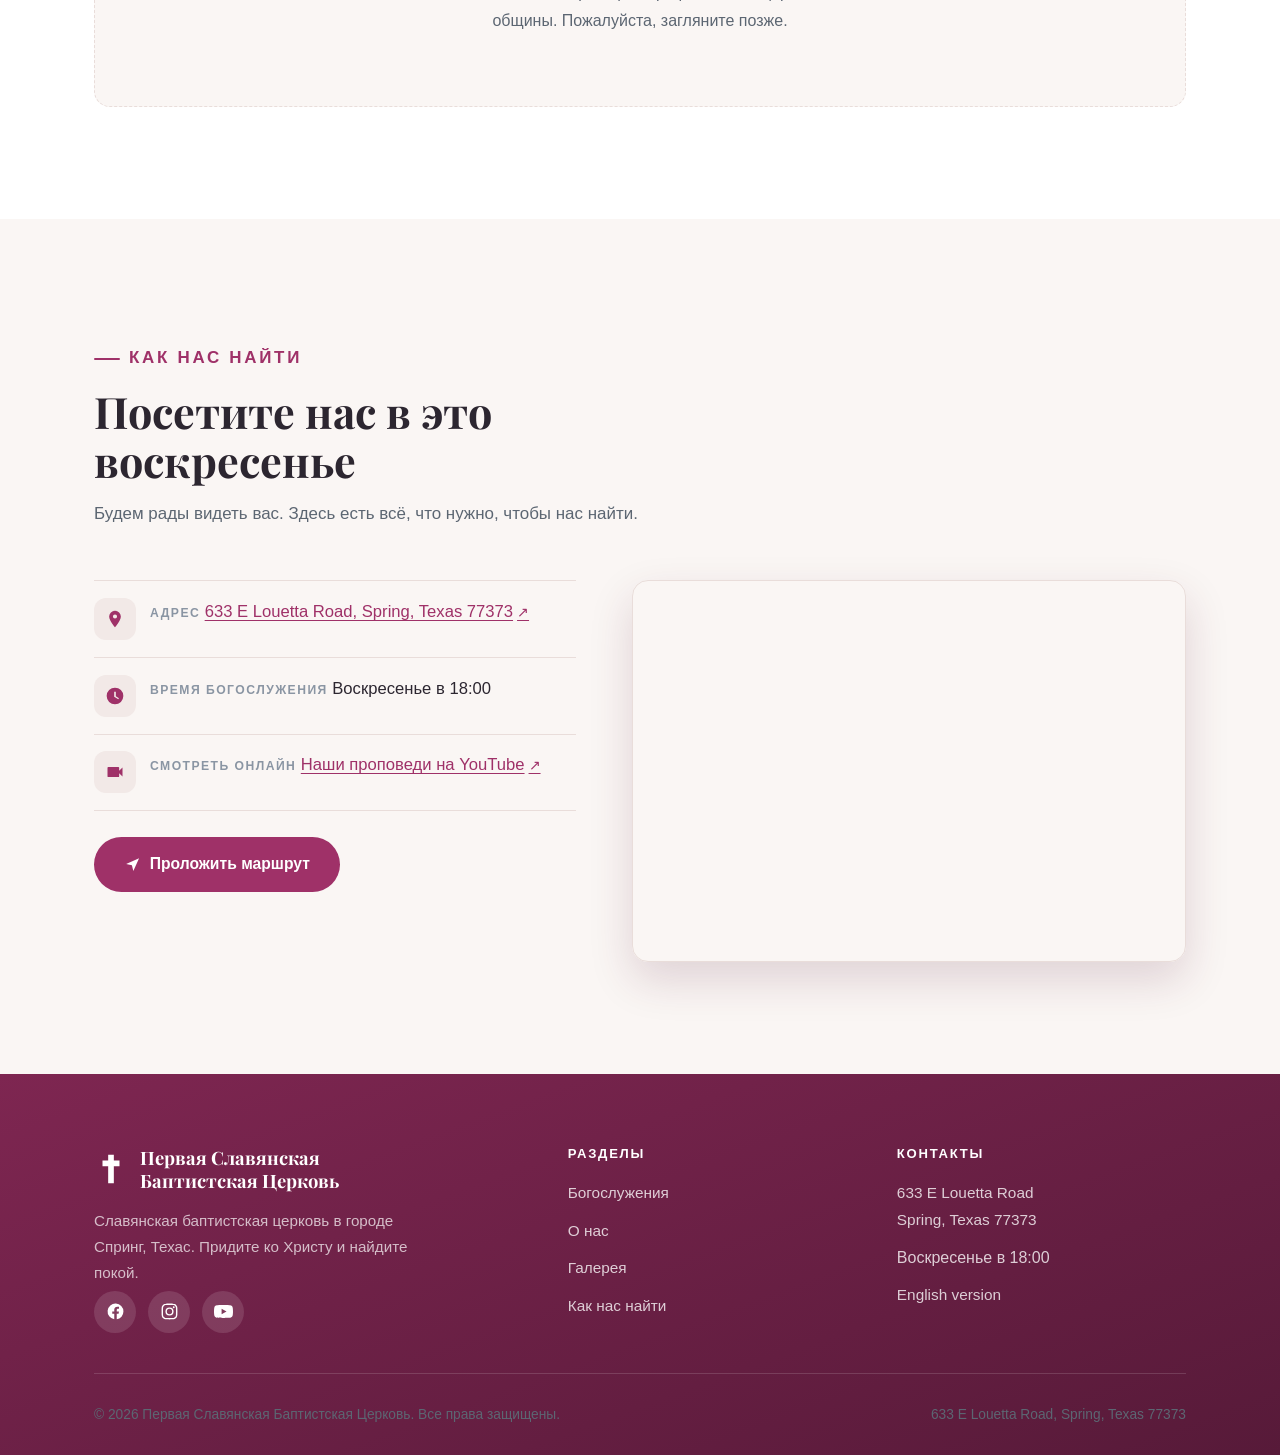
==== commit 39acdce2: "Remove "A Family in Faith" feature card, switch grid to 2 columns Co-Authored-By: Claude Sonnet 5 <n" ====
--- a/ru/index.html
+++ b/ru/index.html
@@ -142,13 +142,6 @@
             </span>
             <h3>Поклонение, сосредоточенное на Христе</h3>
             <p>Наши богослужения сосредоточены на молитве, совместном пении и проповеди Библии.</p>
-          </div>
-          <div class="feature-card">
-            <span class="icon" aria-hidden="true">
-              <svg viewBox="0 0 24 24"><path d="M16 11c1.66 0 2.99-1.34 2.99-3S17.66 5 16 5s-3 1.34-3 3 1.34 3 3 3zm-8 0c1.66 0 2.99-1.34 2.99-3S9.66 5 8 5 5 6.34 5 8s1.34 3 3 3zm0 2c-2.33 0-7 1.17-7 3.5V19h14v-2.5c0-2.33-4.67-3.5-7-3.5zm8 0c-.29 0-.62.02-.97.05 1.16.84 1.97 1.97 1.97 3.45V19h6v-2.5c0-2.33-4.67-3.5-7-3.5z"/></svg>
-            </span>
-            <h3>Семья в вере</h3>
-            <p>Гостеприимная община, укоренённая в славянском наследии и жизни здесь, в Техасе.</p>
           </div>
         </div>
       </div>
--- a/assets/css/styles.css
+++ b/assets/css/styles.css
@@ -237,7 +237,7 @@
 }
 
 .feature-grid {
-  display: grid; grid-template-columns: repeat(3, 1fr); gap: 1.4rem;
+  display: grid; grid-template-columns: repeat(2, 1fr); gap: 1.4rem;
 }
 .feature-card {
   padding: 2rem 1.6rem; background: var(--white);
@@ -317,8 +317,15 @@
   text-transform: uppercase; color: var(--slate);
 }
 .info-row .detail { font-size: 1.04rem; color: var(--ink); font-weight: 500; }
-.info-row a.detail { text-decoration: none; }
-.info-row a.detail:hover { color: var(--raspberry); }
+.info-row a.detail {
+  color: var(--raspberry);
+  text-decoration: underline;
+  text-decoration-color: currentColor;
+  text-underline-offset: 3px;
+  transition: color 0.15s ease, text-decoration-color 0.15s ease;
+}
+.info-row a.detail::after { content: "\2197"; margin-left: 4px; font-size: 0.85em; }
+.info-row a.detail:hover { color: var(--raspberry-dark); text-decoration-color: currentColor; }
 .visit-info .btn { margin-top: 1.6rem; }
 
 .map-embed {
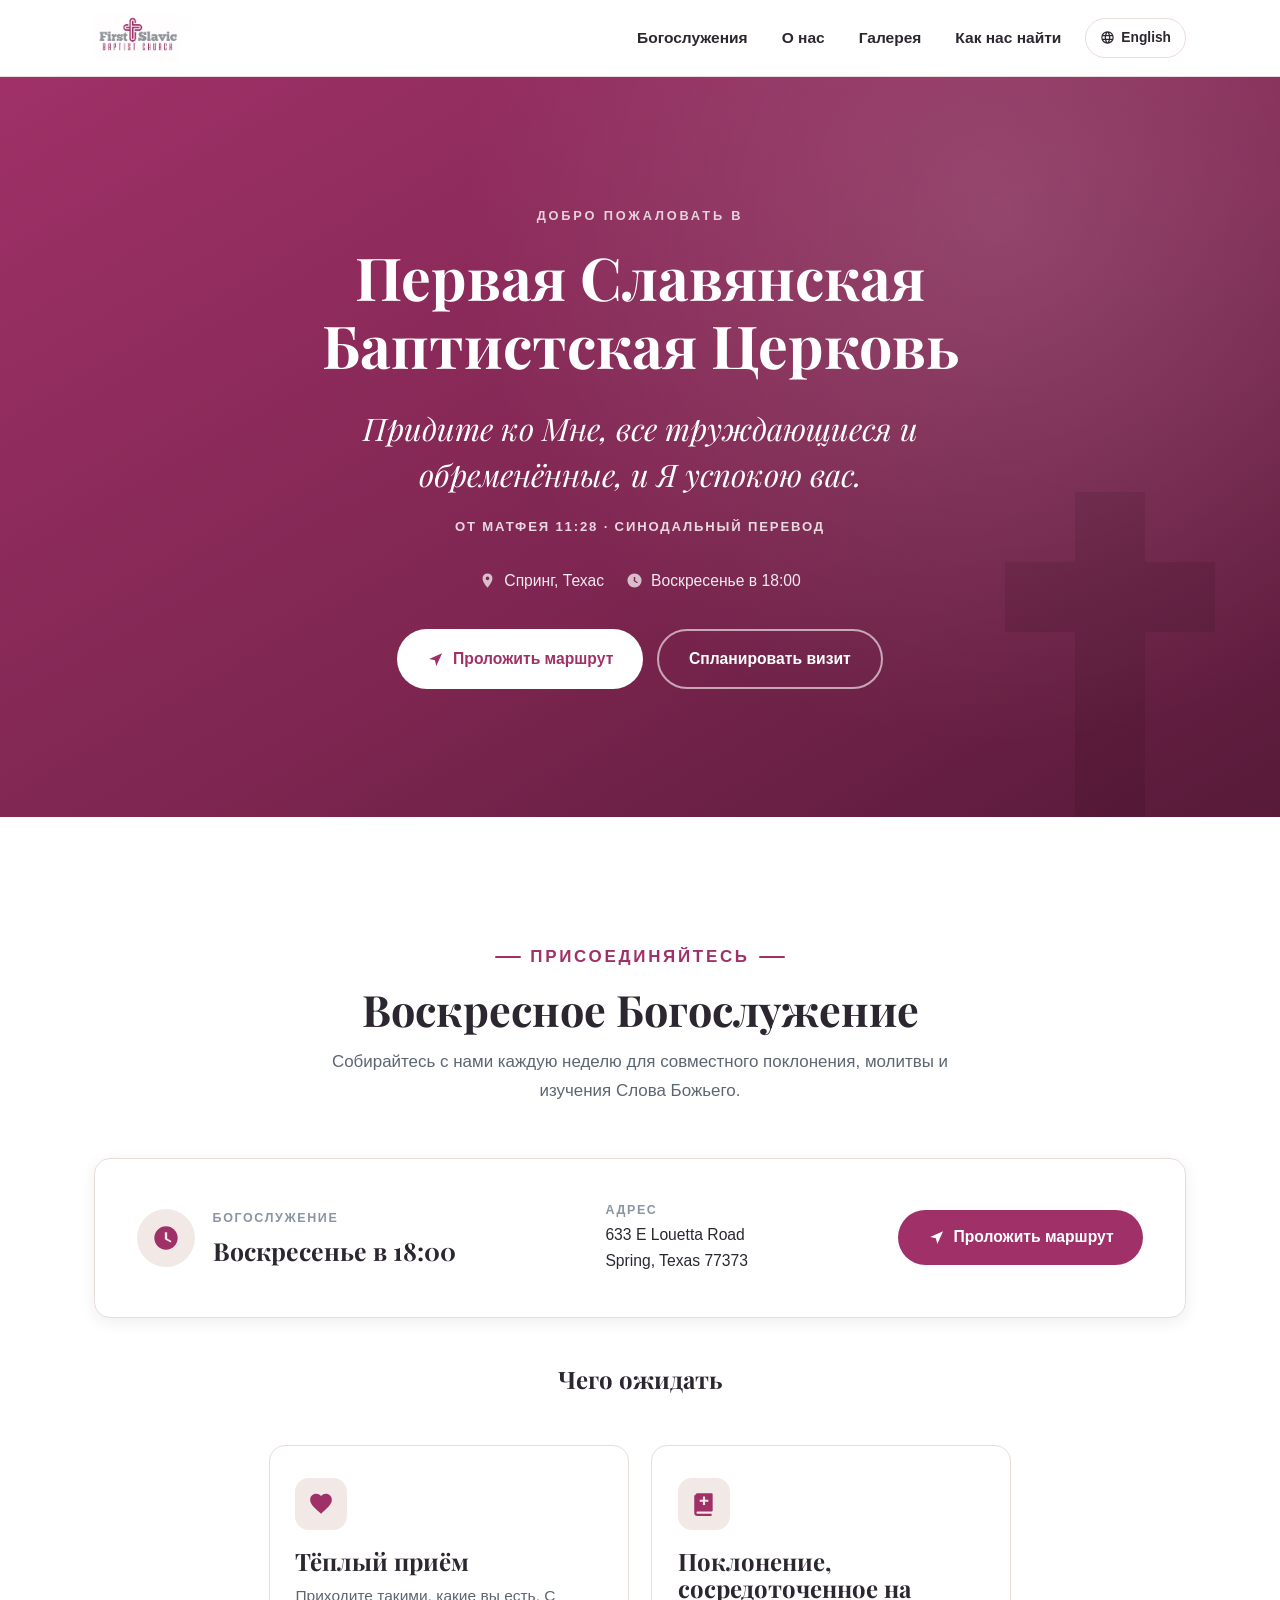
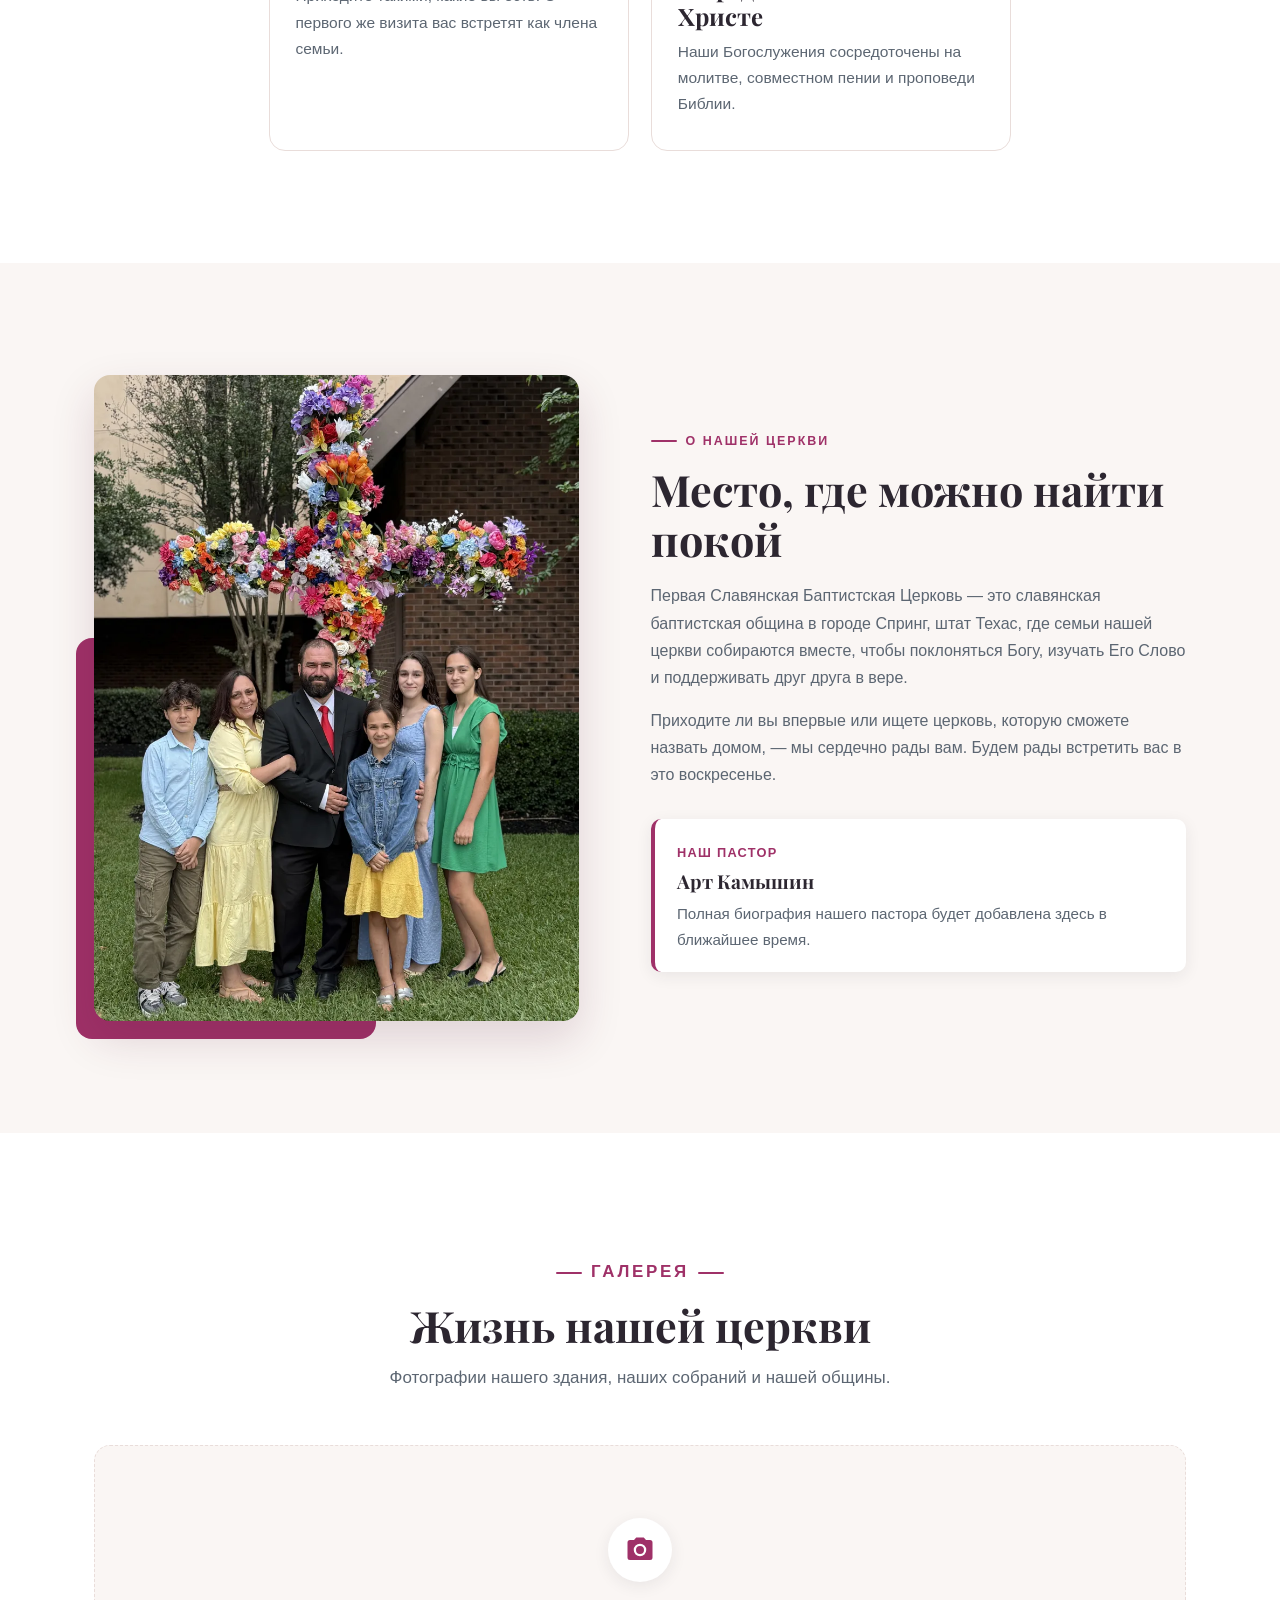
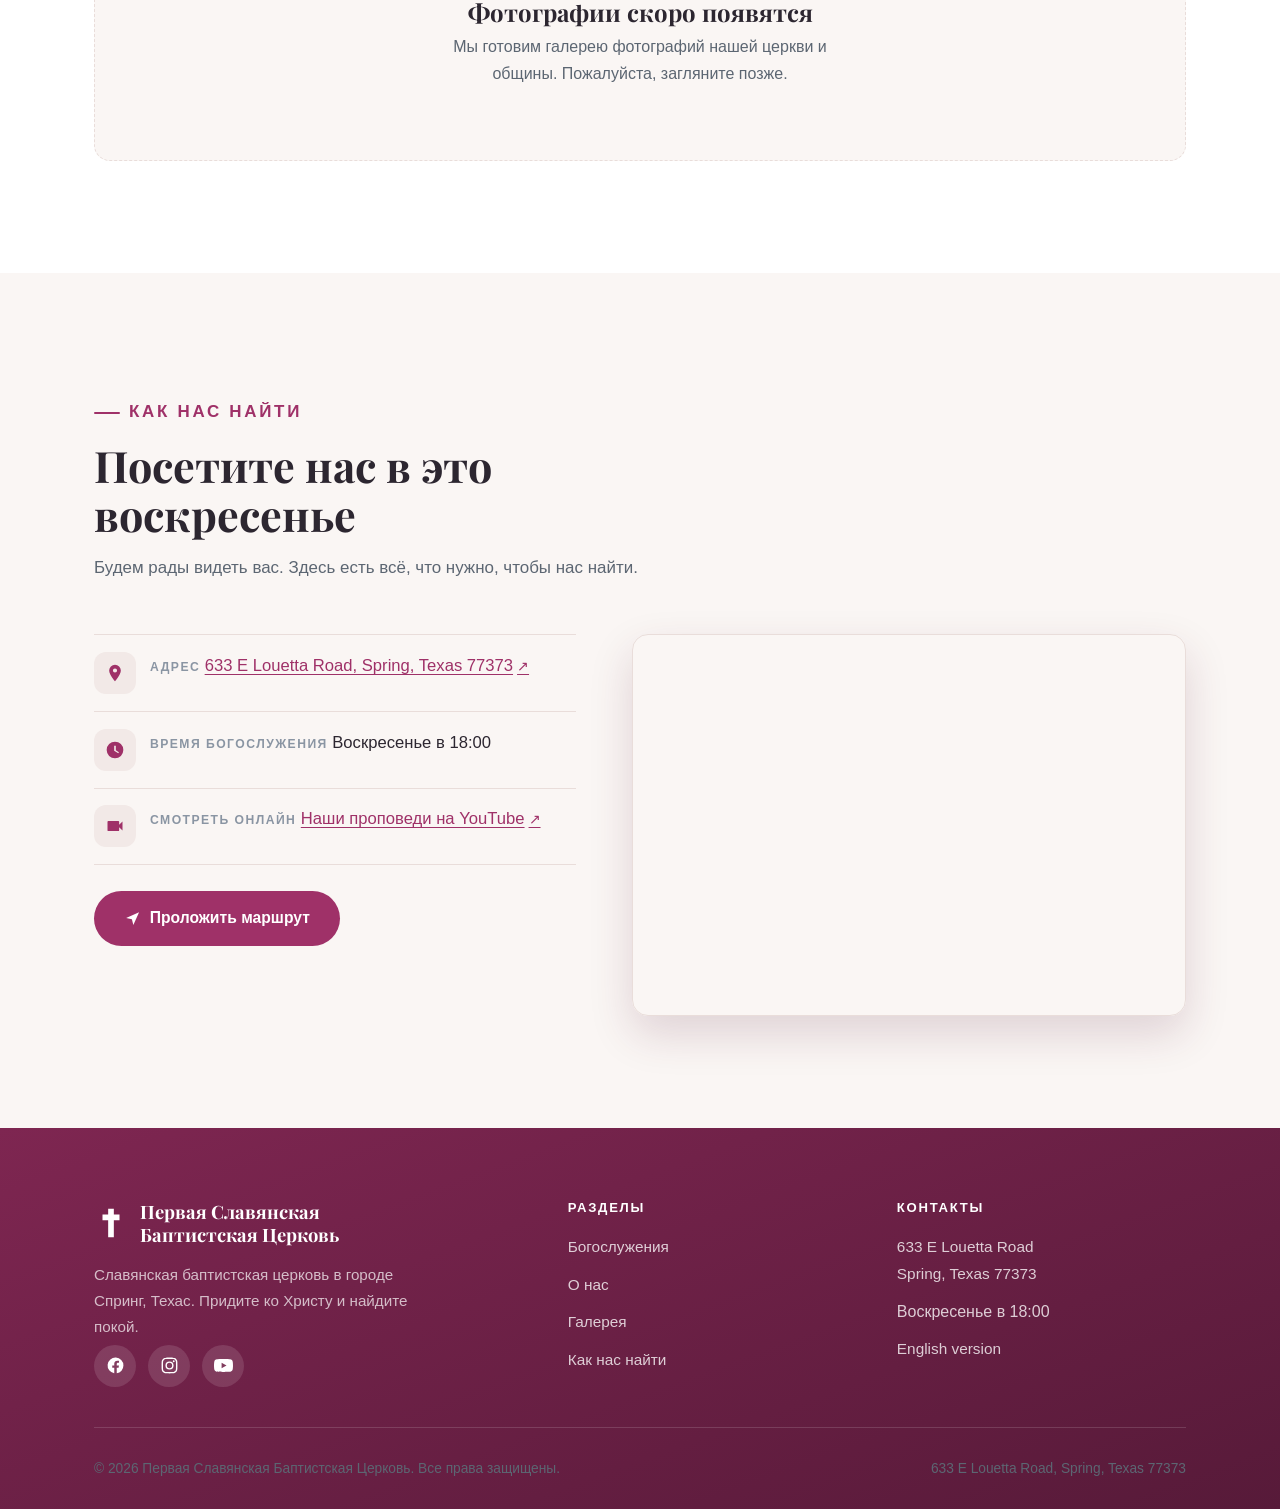
==== commit fd25d62c: "Capitalize Богослужение throughout Russian site" ====
--- a/ru/index.html
+++ b/ru/index.html
@@ -97,7 +97,7 @@
       <div class="container">
         <div class="section-head center">
           <p class="eyebrow">Присоединяйтесь</p>
-          <h2>Воскресное богослужение</h2>
+          <h2>Воскресное Богослужение</h2>
           <p>Собирайтесь с нами каждую неделю для совместного поклонения, молитвы и изучения Слова Божьего.</p>
         </div>
 
@@ -141,7 +141,7 @@
               <svg viewBox="0 0 24 24"><path d="M4 4a2 2 0 012-2h13a1 1 0 011 1v15a1 1 0 01-1 1H6a1 1 0 000 2h13v2H6a3 3 0 01-3-3V4zm9 1h-2v3H8v2h3v3h2v-3h3V8h-3V5z"/></svg>
             </span>
             <h3>Поклонение, сосредоточенное на Христе</h3>
-            <p>Наши богослужения сосредоточены на молитве, совместном пении и проповеди Библии.</p>
+            <p>Наши Богослужения сосредоточены на молитве, совместном пении и проповеди Библии.</p>
           </div>
         </div>
       </div>
@@ -226,7 +226,7 @@
                 <svg viewBox="0 0 24 24"><path d="M12 2a10 10 0 100 20 10 10 0 000-20zm1 10.4l3.7 2.2-.77 1.3L11 13V7h2v5.4z"/></svg>
               </span>
               <div>
-                <span class="label">Время богослужения</span>
+                <span class="label">Время Богослужения</span>
                 <span class="detail">Воскресенье в 18:00</span>
               </div>
             </div>
--- a/assets/css/styles.css
+++ b/assets/css/styles.css
@@ -237,9 +237,10 @@
 }
 
 .feature-grid {
-  display: grid; grid-template-columns: repeat(2, 1fr); gap: 1.4rem;
+  display: flex; flex-wrap: wrap; justify-content: center; gap: 1.4rem;
 }
 .feature-card {
+  flex: 1 1 320px; max-width: 360px;
   padding: 2rem 1.6rem; background: var(--white);
   border: 1px solid var(--line); border-radius: var(--radius);
   transition: transform 0.2s ease, box-shadow 0.2s ease;
@@ -466,7 +467,6 @@
 
   .about-grid { grid-template-columns: 1fr; }
   .about-photo { max-width: 460px; margin-inline: auto; }
-  .feature-grid { grid-template-columns: 1fr; }
   .visit-grid { grid-template-columns: 1fr; }
   .footer-grid { grid-template-columns: 1fr 1fr; gap: 2rem; }
   .footer-brand { grid-column: 1 / -1; }
